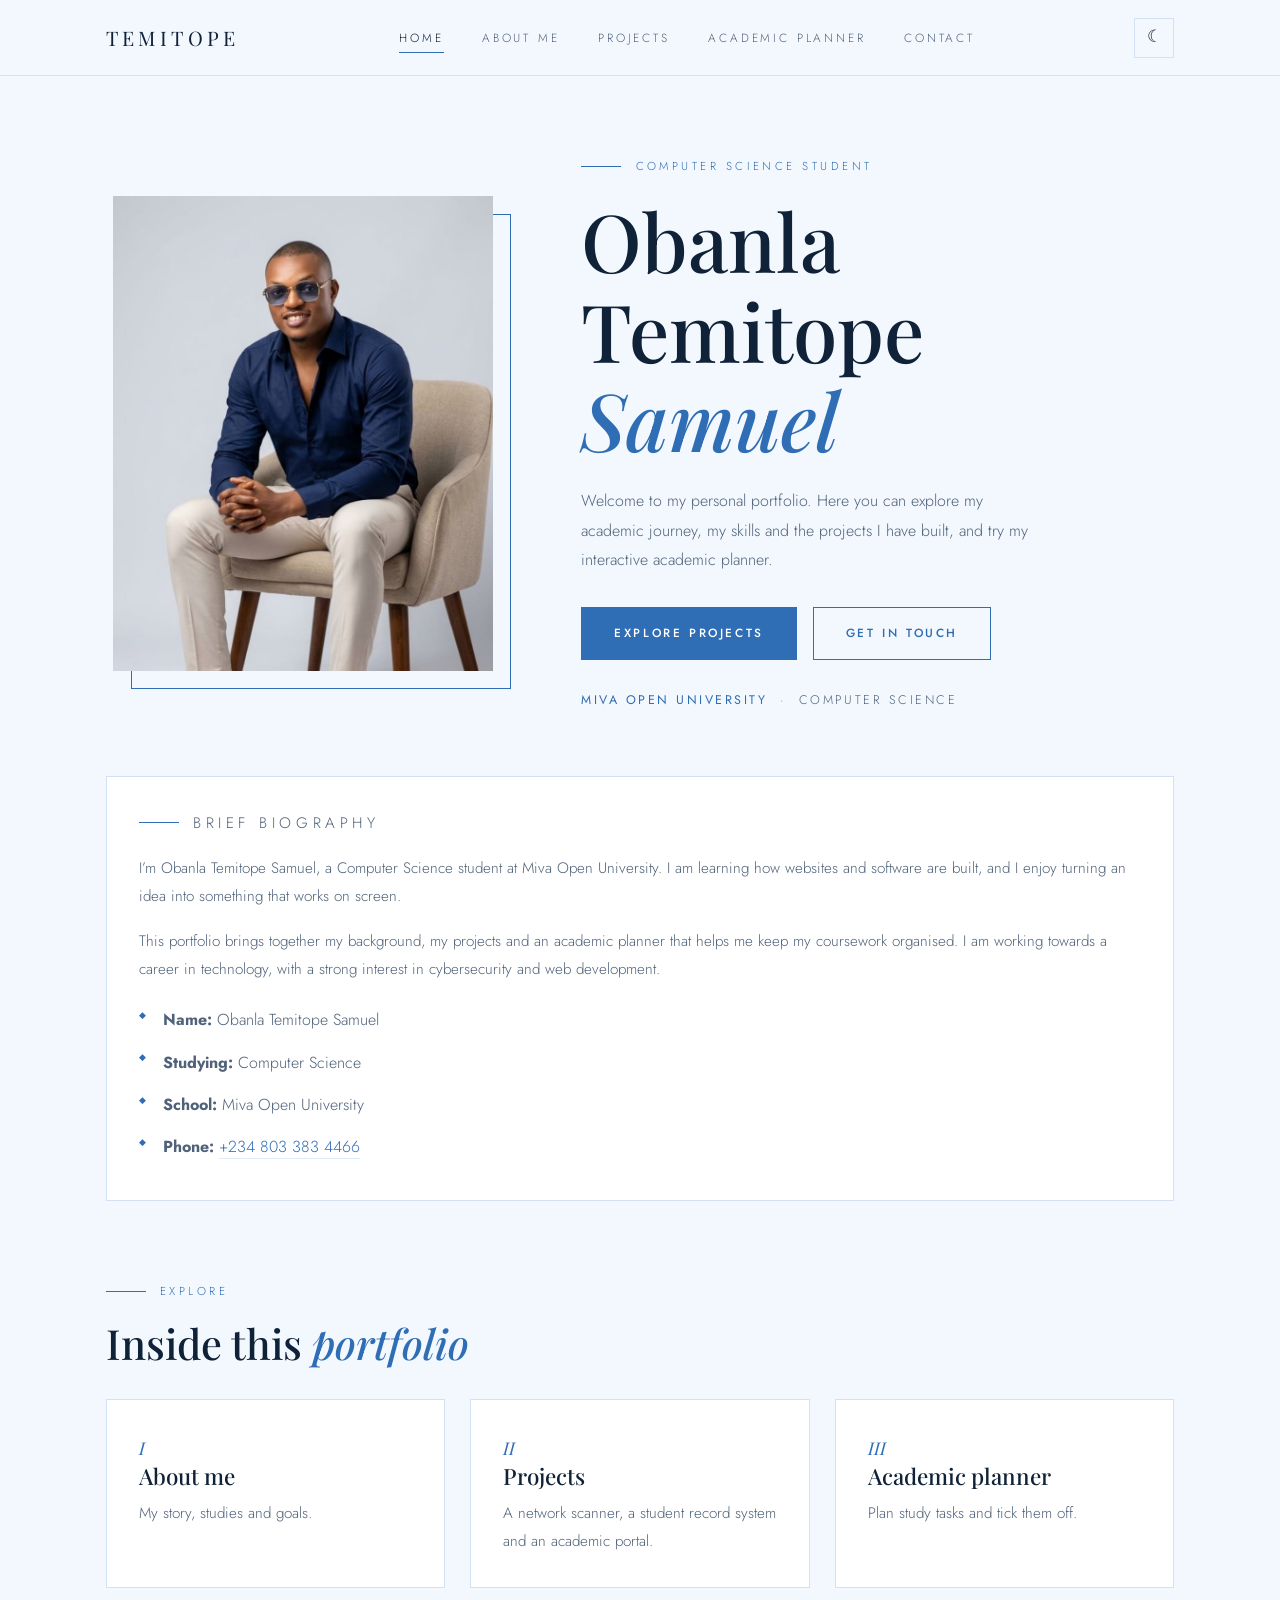
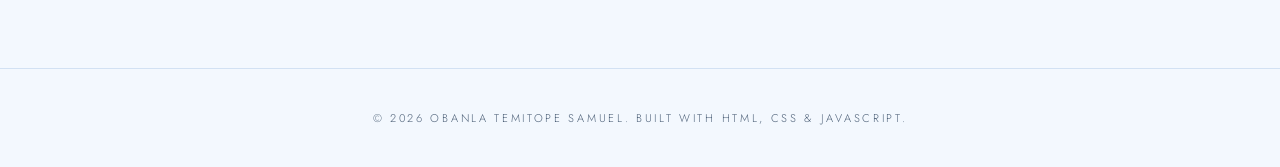
==== index.html @ 8a177ec4 "Add files via upload" ====
<!DOCTYPE html>
<html lang="en">
<head>
<meta charset="UTF-8">
<meta name="viewport" content="width=device-width, initial-scale=1">
<title>Home | Obanla Temitope Samuel</title>
<meta name="description" content="Portfolio of Obanla Temitope Samuel, Computer Science student.">
<link rel="preconnect" href="https://fonts.googleapis.com">
<link rel="preconnect" href="https://fonts.gstatic.com" crossorigin>
<link href="https://fonts.googleapis.com/css2?family=Jost:wght@300;400;500&family=Playfair+Display:ital,wght@0,500;0,600;1,500&display=swap" rel="stylesheet">
<link rel="stylesheet" href="style.css">
<script>try{var t=localStorage.getItem('theme');document.documentElement.dataset.theme=t||'light';}catch(e){}</script>
</head>
<body>
<div class="glow" id="glow" aria-hidden="true"></div>
<header class="site-header">
<div class="bar">
<a class="brand" href="index.html">Temitope</a>
<nav class="nav" aria-label="Main navigation"><ul id="menu"><li><a href="index.html" aria-current="page">Home</a></li><li><a href="about.html">About Me</a></li><li><a href="projects.html">Projects</a></li><li><a href="planner.html">Academic Planner</a></li><li><a href="contact.html">Contact</a></li></ul></nav>
<div class="nav-controls">
<button id="themeToggle" class="theme-btn" type="button" aria-label="Switch to light theme">&#9728;</button>
<button class="menu-btn" id="menuBtn" type="button" aria-label="Toggle menu" aria-expanded="false" aria-controls="menu">&#9776;</button>
</div>
</div>
</header>
<main>
<section class="hero">
<div class="wrap">
<div class="frame"><img src="image.jpg" alt="Portrait of Obanla Temitope Samuel" width="800" height="1000"></div>
<div>
<p class="eyebrow">Computer Science student</p>
<h1>Obanla Temitope <em>Samuel</em></h1>
<p class="intro">Welcome to my personal portfolio. Here you can explore my academic journey, my skills and the projects I have built, and try my interactive academic planner.</p>
<div class="btns"><a class="btn" href="projects.html">Explore projects</a><a class="btn ghost" href="contact.html">Get in touch</a></div>
<p class="sub"><b>Miva Open University</b> &nbsp;&middot;&nbsp; Computer Science</p>
</div>
</div>
</section>
<section style="padding-top:0">
<div class="wrap">
<article class="card">
<p class="eyebrow">Brief biography</p>
<p style="margin-bottom:1rem">I&rsquo;m Obanla Temitope Samuel, a Computer Science student at Miva Open University. I am learning how websites and software are built, and I enjoy turning an idea into something that works on screen.</p>
<p style="margin-bottom:1rem">This portfolio brings together my background, my projects and an academic planner that helps me keep my coursework organised. I am working towards a career in technology, with a strong interest in cybersecurity and web development.</p>
<ul class="clean"><li><b>Name:</b> Obanla Temitope Samuel</li><li><b>Studying:</b> Computer Science</li><li><b>School:</b> Miva Open University</li><li><b>Phone:</b> <a href="tel:+2348033834466">+234 803 383 4466</a></li></ul>
</article>
</div>
</section>
<section style="padding-top:0">
<div class="wrap">
<p class="eyebrow">Explore</p><h2>Inside this <em>portfolio</em></h2>
<div class="grid" style="margin-top:2rem">
<a class="card" href="about.html"><p class="num">I</p><h3>About me</h3><p>My story, studies and goals.</p></a>
<a class="card" href="projects.html"><p class="num">II</p><h3>Projects</h3><p>A network scanner, a student record system and an academic portal.</p></a>
<a class="card" href="planner.html"><p class="num">III</p><h3>Academic planner</h3><p>Plan study tasks and tick them off.</p></a>
</div>
</div>
</section>
</main>
<footer class="site-footer">
<p>&copy; 2026 Obanla Temitope Samuel. Built with HTML, CSS &amp; JavaScript.</p>
</footer>
<script src="script.js"></script>
</body>
</html>
---- style.css ----
:root{--bg:#070707;--card:#0f0f0f;--card2:#161616;--line:#2b2b2b;--ink:#f3f0ea;--muted:#a09c95;--gold:#a9cdf5;--serif:'Playfair Display',Georgia,serif;--sans:'Jost','Helvetica Neue',Arial,sans-serif}
*{box-sizing:border-box;margin:0;padding:0}
html{scroll-behavior:smooth}
body{background:var(--bg);color:var(--ink);font-family:var(--sans);font-size:16px;font-weight:300;line-height:1.85;overflow-x:hidden;position:relative}
h1,h2,h3{font-family:var(--serif);font-weight:500;line-height:1.12;color:#fff}
h1{font-size:clamp(2.7rem,6.5vw,5rem)}h2{font-size:clamp(1.8rem,3.5vw,2.6rem);margin-bottom:.8rem}h3{font-size:1.4rem}
em{font-style:italic;color:var(--gold)}
a{color:var(--gold);text-decoration:none;border-bottom:1px solid rgba(169,205,245,.4)}a:hover{color:#fff;border-color:#fff}
img{max-width:100%;display:block}
:focus-visible{outline:2px solid var(--gold);outline-offset:4px}
.glow{position:fixed;top:0;left:0;width:440px;height:440px;margin:-220px 0 0 -220px;border-radius:50%;pointer-events:none;z-index:0;background:radial-gradient(circle,rgba(255,255,255,.16) 0%,rgba(255,255,255,.06) 40%,transparent 70%);opacity:0;transition:opacity .4s;will-change:transform}
.glow.on{opacity:1}
header,main,footer{position:relative;z-index:1}
.site-header{position:sticky;top:0;z-index:20;background:rgba(7,7,7,.92);backdrop-filter:blur(10px);border-bottom:1px solid var(--line)}
.bar{max-width:1120px;margin:auto;padding:1.1rem 1.6rem;display:flex;align-items:center;justify-content:space-between}
.brand{font-family:var(--serif);font-size:1.25rem;letter-spacing:.22em;text-transform:uppercase;color:#fff;border:none}.brand:hover{color:var(--gold)}
.nav ul{list-style:none;display:flex;gap:2.4rem}
.nav a{border:none;font-size:.74rem;letter-spacing:.24em;text-transform:uppercase;color:var(--muted);padding:.4rem 0;position:relative;transition:color .3s}
.nav a::after{content:"";position:absolute;left:0;bottom:0;width:0;height:1px;background:var(--gold);transition:width .3s}
.nav a:hover{color:#fff}.nav a:hover::after,.nav a[aria-current="page"]::after{width:100%}
.nav a[aria-current="page"]{color:#fff}
.menu-btn{display:none;background:none;border:1px solid var(--line);color:#fff;font-size:1.3rem;padding:.2rem .7rem;cursor:pointer}
.wrap{max-width:1120px;margin:auto;padding:0 1.6rem}
section{padding:5rem 0}
.eyebrow{font-size:.72rem;letter-spacing:.3em;text-transform:uppercase;color:var(--gold);margin-bottom:1.1rem;display:flex;align-items:center;gap:.9rem}
.eyebrow::before{content:"";width:40px;height:1px;background:var(--gold)}
.hero{padding:5rem 0 4rem}
.hero .wrap{display:grid;grid-template-columns:.8fr 1.2fr;gap:5rem;align-items:center}
.frame{position:relative;max-width:380px;margin-inline:auto;width:100%}
.frame::after{content:"";position:absolute;inset:18px -18px -18px 18px;border:1px solid var(--gold);z-index:-1}
.frame img{width:100%;height:auto;aspect-ratio:4/5;object-fit:cover}
.hero .intro{color:var(--muted);max-width:52ch;margin:1.4rem 0}
.sub{font-size:.78rem;letter-spacing:.2em;text-transform:uppercase;color:var(--muted);margin-top:1.8rem}
.sub b{color:var(--gold);font-weight:400}
.btn{display:inline-block;padding:.9rem 2rem;border:1px solid var(--gold);background:var(--gold);color:#000;font-family:var(--sans);font-size:.74rem;font-weight:500;letter-spacing:.22em;text-transform:uppercase;cursor:pointer;transition:background .3s,color .3s,transform .3s}
.btn:hover{background:transparent;color:var(--gold);transform:translateY(-2px);border-color:var(--gold)}
.btn.ghost{background:transparent;color:var(--gold)}.btn.ghost:hover{background:var(--gold);color:#000}
.btns{display:flex;gap:1rem;flex-wrap:wrap;margin-top:2rem}
.quote{border-block:1px solid var(--line);text-align:center;padding:4rem 1.6rem;background:var(--card)}
.quote p{font-family:var(--serif);font-style:italic;font-size:clamp(1.7rem,4vw,2.8rem);color:#fff}
.quote small{display:block;margin-top:1rem;font-size:.7rem;letter-spacing:.3em;text-transform:uppercase;color:var(--muted)}
.grid{display:grid;grid-template-columns:repeat(auto-fit,minmax(250px,1fr));gap:1.6rem}
.card{background:var(--card);border:1px solid var(--line);padding:2rem;transition:border-color .3s,transform .3s}
a.card{display:block;color:var(--ink);border-bottom:1px solid var(--line)}a.card:hover{border-color:var(--gold);transform:translateY(-4px);color:var(--ink)}
.card p{color:var(--muted);font-size:.95rem}.card .num{font-family:var(--serif);font-style:italic;color:var(--gold);font-size:1.1rem}
.page-title{text-align:center;padding:5rem 0 1rem}.page-title .eyebrow{justify-content:center}.page-title .eyebrow::before{display:none}
.page-title p{color:var(--muted);max-width:56ch;margin:1.2rem auto 0}
.rule{width:60px;height:1px;background:var(--gold);margin:1.6rem auto 0}
.page-title+section{padding-top:3rem}
.lead{color:var(--muted);max-width:62ch}
ul.clean{list-style:none}ul.clean li{padding:.4rem 0 .4rem 1.5rem;position:relative;color:var(--muted)}
ul.clean li::before{content:"\25C6";position:absolute;left:0;top:.5rem;font-size:.55rem;color:var(--gold)}
.table-scroll{overflow-x:auto}
table{width:100%;border-collapse:collapse;min-width:480px}
th,td{text-align:left;padding:1rem;border-bottom:1px solid var(--line)}
th{font-size:.7rem;letter-spacing:.22em;text-transform:uppercase;color:var(--gold);font-weight:500}
td{color:var(--muted)}
.tags{display:flex;flex-wrap:wrap;gap:.5rem;margin:.9rem 0}
.tags span{border:1px solid var(--line);color:var(--gold);padding:.05rem .8rem;font-size:.68rem;letter-spacing:.14em;text-transform:uppercase}
.project{padding:0;overflow:hidden;display:flex;flex-direction:column}
.project img{width:100%;height:auto;aspect-ratio:600/340;border-bottom:1px solid var(--line)}
.project .body{padding:1.7rem;display:flex;flex-direction:column;flex:1}
.project .btns{justify-content:flex-start;margin-top:auto;padding-top:.8rem}.project .btn{padding:.65rem 1.3rem}
.note{border:1px solid var(--line);border-left:2px solid var(--gold);padding:1rem 1.4rem;color:var(--muted);font-size:.88rem;margin-top:2.5rem}
audio{width:100%;margin-top:1rem;filter:invert(.92) hue-rotate(180deg)}
input,textarea{font-family:inherit;font-weight:300;font-size:1rem;padding:.85rem 1rem;border:1px solid var(--line);background:#0b0b0b;color:#fff;width:100%;color-scheme:dark}
input:focus,textarea:focus{border-color:var(--gold);outline:none}
::placeholder{color:#6a665f}
.add-task{display:grid;grid-template-columns:1fr auto auto;gap:.7rem}
#taskList{list-style:none;margin-top:1.4rem}
#taskList li{display:flex;align-items:center;gap:1rem;padding:1rem;border:1px solid var(--line);background:var(--card2);margin-bottom:.7rem;animation:pop .3s ease}
#taskList li.done .label{text-decoration:line-through;color:#6a665f}
#taskList input[type=checkbox]{width:20px;height:20px;accent-color:#a9cdf5;flex:none}
.label{flex:1;word-break:break-word}.label small{display:block;color:var(--muted)}
.del{background:none;border:none;color:var(--gold);cursor:pointer;font-family:inherit;padding:.3rem .6rem;text-decoration:underline}.del:hover{color:#fff}
.stats{display:flex;justify-content:space-between;align-items:center;flex-wrap:wrap;gap:.6rem;color:var(--muted);margin-top:.8rem;font-size:.9rem}
#taskList li.empty{display:block;text-align:center;color:var(--muted);border-style:dashed;background:transparent}
@keyframes pop{from{opacity:0;transform:scale(.98)}to{opacity:1;transform:none}}
.contact{display:grid;grid-template-columns:1.2fr .8fr;gap:2rem}
.field{margin-bottom:1.2rem}.field label{display:block;font-size:.7rem;letter-spacing:.2em;text-transform:uppercase;margin-bottom:.45rem;color:var(--gold)}
.error{color:#ff7a8c;font-size:.82rem;min-height:1.2em;margin-top:.25rem}
.field.invalid input,.field.invalid textarea{border-color:#ff7a8c}
#formStatus,#taskMsg{margin-top:1rem;font-weight:500}
.calc{max-width:340px;margin:1.5rem auto;padding:1.2rem}
.calc-screen{background:#000;border:1px solid var(--line);padding:1rem;text-align:right;min-height:86px}
.calc-screen small{display:block;color:var(--muted);min-height:1.4em;font-size:.8rem}.calc-screen output{font-family:var(--serif);font-size:2.2rem;overflow-wrap:anywhere}
.keys{display:grid;grid-template-columns:repeat(4,1fr);gap:.5rem;margin-top:.8rem}
.keys button{min-height:50px;border:1px solid var(--line);background:var(--card2);color:#fff;font-family:var(--sans);font-size:1rem;cursor:pointer;transition:background .2s,color .2s}
.keys button:hover{background:#262626}.keys .op{background:var(--gold);color:#000;border-color:var(--gold)}.keys .op:hover{background:#fff}
#history{list-style:none;margin-top:1rem;color:var(--muted);font-size:.85rem}#history li{padding:.3rem 0;border-bottom:1px solid var(--line)}
.meter{height:5px;background:var(--line);margin:1rem 0 .5rem}.meter span{display:block;height:100%;width:0;background:var(--gold);transition:width .3s,background .3s}
.checks{list-style:none;margin-top:1rem}.checks li{padding:.35rem 0 .35rem 1.8rem;position:relative;color:var(--muted)}
.checks li::before{content:"\25CB";position:absolute;left:0;color:var(--gold)}.checks li.ok{color:#fff}.checks li.ok::before{content:"\25CF"}
.site-footer{border-top:1px solid var(--line);text-align:center;padding:2.4rem 1rem;color:var(--muted);font-size:.7rem;letter-spacing:.24em;text-transform:uppercase}
@media(max-width:820px){
 .menu-btn{display:block}.nav{position:absolute;top:100%;left:0;right:0;background:#070707;border-bottom:1px solid var(--line)}
 .nav ul{display:none;flex-direction:column;gap:.2rem;padding:.8rem 1.6rem 1.2rem}.nav ul.open{display:flex}.nav a{display:block;padding:.7rem 0}
 .hero .wrap,.contact{grid-template-columns:1fr;gap:3rem}.frame{max-width:300px}
 .add-task{grid-template-columns:1fr}section{padding:3.4rem 0}
}
@media(prefers-reduced-motion:reduce){*{animation:none!important;transition:none!important}html{scroll-behavior:auto}.glow{display:none}}

select{font-family:inherit;font-weight:300;font-size:1rem;padding:.85rem 1rem;border:1px solid var(--line);background:#0b0b0b;color:#fff;color-scheme:dark}
select:focus{border-color:var(--gold);outline:none}
details{margin-top:.6rem}summary{cursor:pointer;color:var(--gold);font-size:.74rem;letter-spacing:.18em;text-transform:uppercase}details p{margin-top:.6rem}
.nav-controls{display:flex;align-items:center;gap:.8rem}
.theme-btn{background:none;border:1px solid var(--line);color:#fff;width:40px;height:40px;cursor:pointer;font-size:1.05rem;line-height:1}
.ok{color:#4ade80}.bad{color:#ff7a8c}
.label small.course{display:block;color:var(--gold);font-size:.7rem;letter-spacing:.14em;text-transform:uppercase}
.project-links{display:flex;gap:.7rem;flex-wrap:wrap;margin-top:.4rem}
.card h3+p,.card h3+ul{margin-top:.6rem}
/* light theme */
[data-theme="light"]{--bg:#f3f8fe;--card:#ffffff;--card2:#e9f1fb;--line:#d2e1f3;--ink:#12263f;--muted:#4f6279;--gold:#2f6db5}
[data-theme="light"] h1,[data-theme="light"] h2,[data-theme="light"] h3,[data-theme="light"] .brand,[data-theme="light"] .quote p,[data-theme="light"] .nav a:hover,[data-theme="light"] .nav a[aria-current="page"],[data-theme="light"] .checks li.ok{color:#0f2238}
[data-theme="light"] .site-header,[data-theme="light"] .nav{background:rgba(243,248,254,.95)}
[data-theme="light"] .menu-btn,[data-theme="light"] .theme-btn{color:#0f2238}
[data-theme="light"] .btn{color:#fff}[data-theme="light"] .btn:hover{color:var(--gold)}[data-theme="light"] .btn.ghost{color:var(--gold)}[data-theme="light"] .btn.ghost:hover{color:#fff}
[data-theme="light"] a:hover,[data-theme="light"] .del:hover{color:#0f2238;border-color:#0f2238}
[data-theme="light"] input,[data-theme="light"] textarea,[data-theme="light"] select{background:#fff;color:#0f2238;color-scheme:light}
[data-theme="light"] ::placeholder{color:#8a9bb2}
[data-theme="light"] .glow{background:radial-gradient(circle,rgba(47,109,181,.18) 0%,rgba(47,109,181,.07) 40%,transparent 70%)}
[data-theme="light"] .ok{color:#1a7f3c}[data-theme="light"] .bad{color:#b3261e}[data-theme="light"] .error{color:#b3261e}
[data-theme="light"] #taskList li.done .label{color:#8a9bb2}
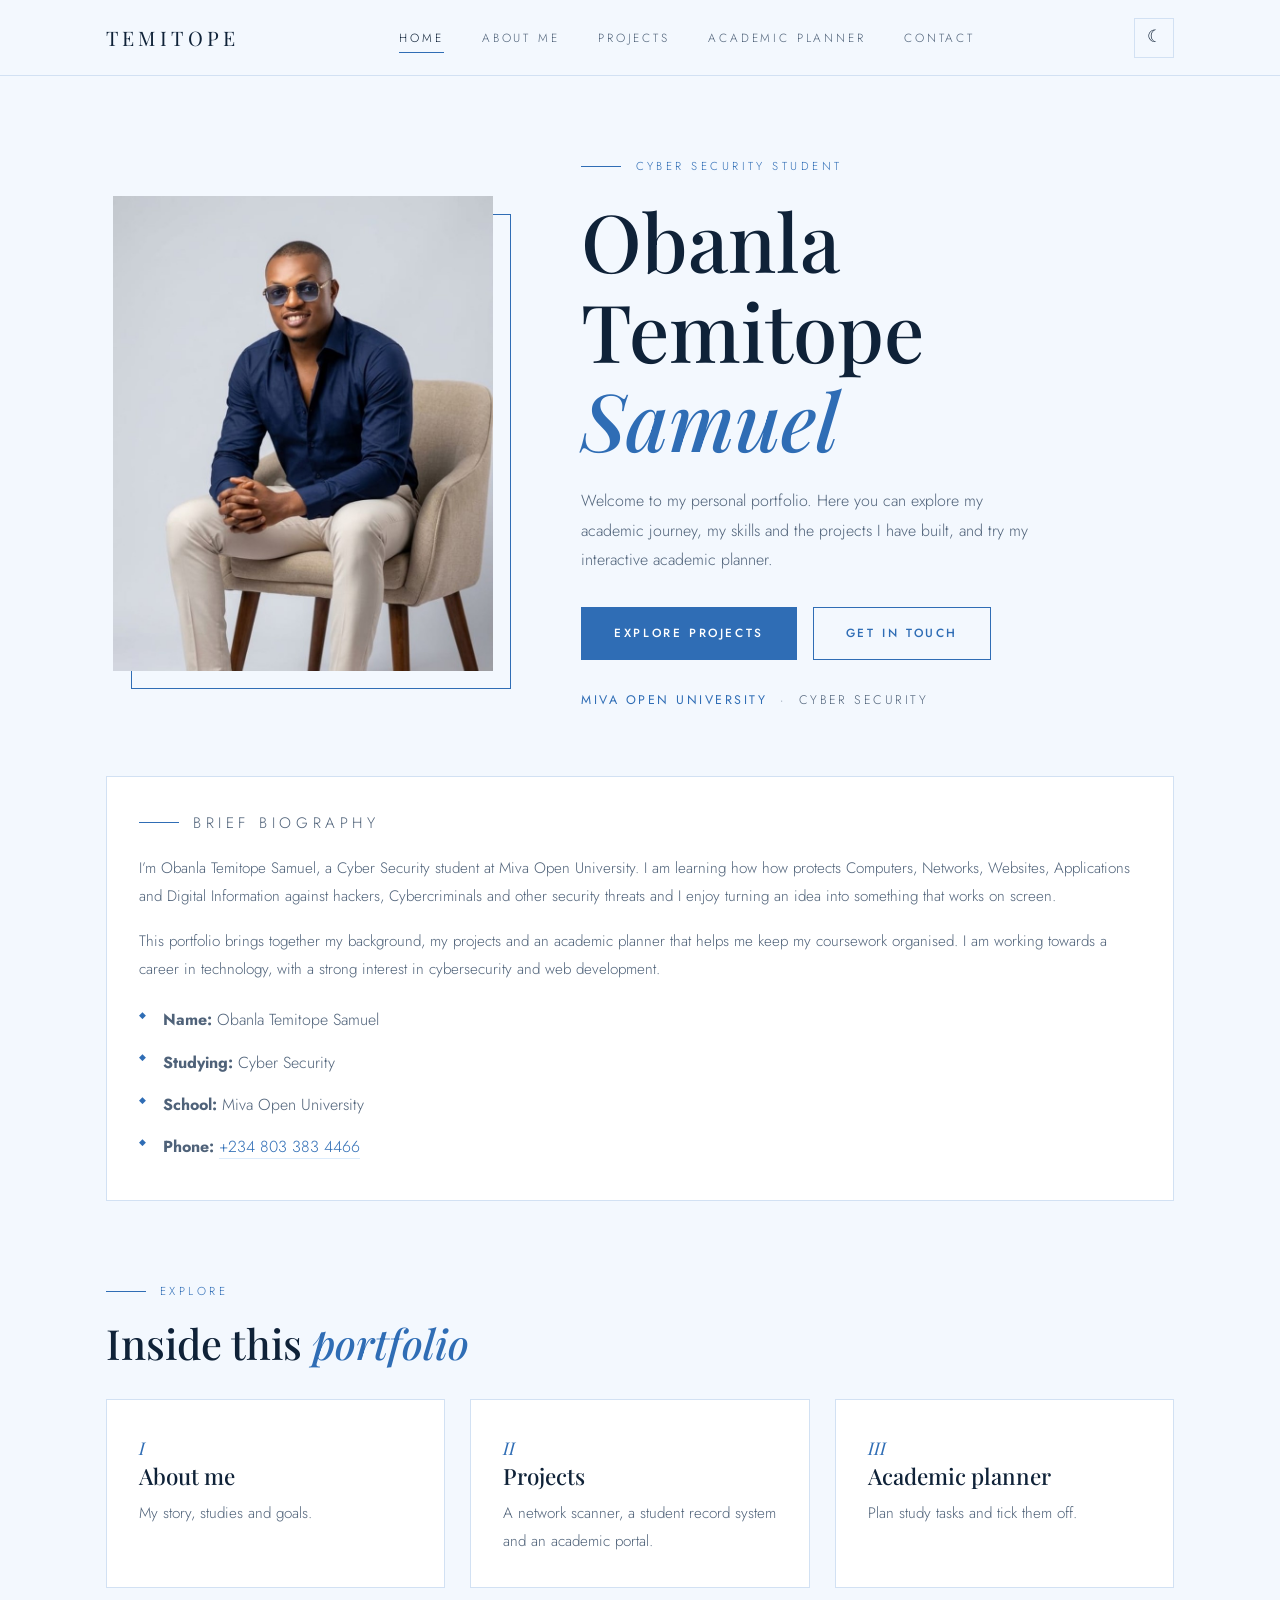
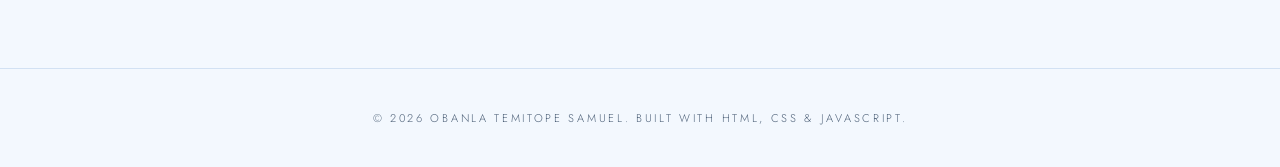
==== commit 92c4a185: "Update student field from Computer Science to Cyber Security" ====
--- a/index.html
+++ b/index.html
@@ -4,7 +4,7 @@
 <meta charset="UTF-8">
 <meta name="viewport" content="width=device-width, initial-scale=1">
 <title>Home | Obanla Temitope Samuel</title>
-<meta name="description" content="Portfolio of Obanla Temitope Samuel, Computer Science student.">
+<meta name="description" content="Portfolio of Obanla Temitope Samuel, Cyber Security student.">
 <link rel="preconnect" href="https://fonts.googleapis.com">
 <link rel="preconnect" href="https://fonts.gstatic.com" crossorigin>
 <link href="https://fonts.googleapis.com/css2?family=Jost:wght@300;400;500&family=Playfair+Display:ital,wght@0,500;0,600;1,500&display=swap" rel="stylesheet">
@@ -28,11 +28,11 @@
 <div class="wrap">
 <div class="frame"><img src="image.jpg" alt="Portrait of Obanla Temitope Samuel" width="800" height="1000"></div>
 <div>
-<p class="eyebrow">Computer Science student</p>
+<p class="eyebrow">Cyber Security student</p>
 <h1>Obanla Temitope <em>Samuel</em></h1>
 <p class="intro">Welcome to my personal portfolio. Here you can explore my academic journey, my skills and the projects I have built, and try my interactive academic planner.</p>
 <div class="btns"><a class="btn" href="projects.html">Explore projects</a><a class="btn ghost" href="contact.html">Get in touch</a></div>
-<p class="sub"><b>Miva Open University</b> &nbsp;&middot;&nbsp; Computer Science</p>
+<p class="sub"><b>Miva Open University</b> &nbsp;&middot;&nbsp; Cyber Security</p>
 </div>
 </div>
 </section>
@@ -40,9 +40,9 @@
 <div class="wrap">
 <article class="card">
 <p class="eyebrow">Brief biography</p>
-<p style="margin-bottom:1rem">I&rsquo;m Obanla Temitope Samuel, a Computer Science student at Miva Open University. I am learning how websites and software are built, and I enjoy turning an idea into something that works on screen.</p>
+<p style="margin-bottom:1rem">I&rsquo;m Obanla Temitope Samuel, a Cyber Security student at Miva Open University. I am learning how how protects Computers, Networks, Websites, Applications and Digital Information against hackers, Cybercriminals and other security threats and I enjoy turning an idea into something that works on screen.</p>
 <p style="margin-bottom:1rem">This portfolio brings together my background, my projects and an academic planner that helps me keep my coursework organised. I am working towards a career in technology, with a strong interest in cybersecurity and web development.</p>
-<ul class="clean"><li><b>Name:</b> Obanla Temitope Samuel</li><li><b>Studying:</b> Computer Science</li><li><b>School:</b> Miva Open University</li><li><b>Phone:</b> <a href="tel:+2348033834466">+234 803 383 4466</a></li></ul>
+<ul class="clean"><li><b>Name:</b> Obanla Temitope Samuel</li><li><b>Studying:</b> Cyber Security</li><li><b>School:</b> Miva Open University</li><li><b>Phone:</b> <a href="tel:+2348033834466">+234 803 383 4466</a></li></ul>
 </article>
 </div>
 </section>
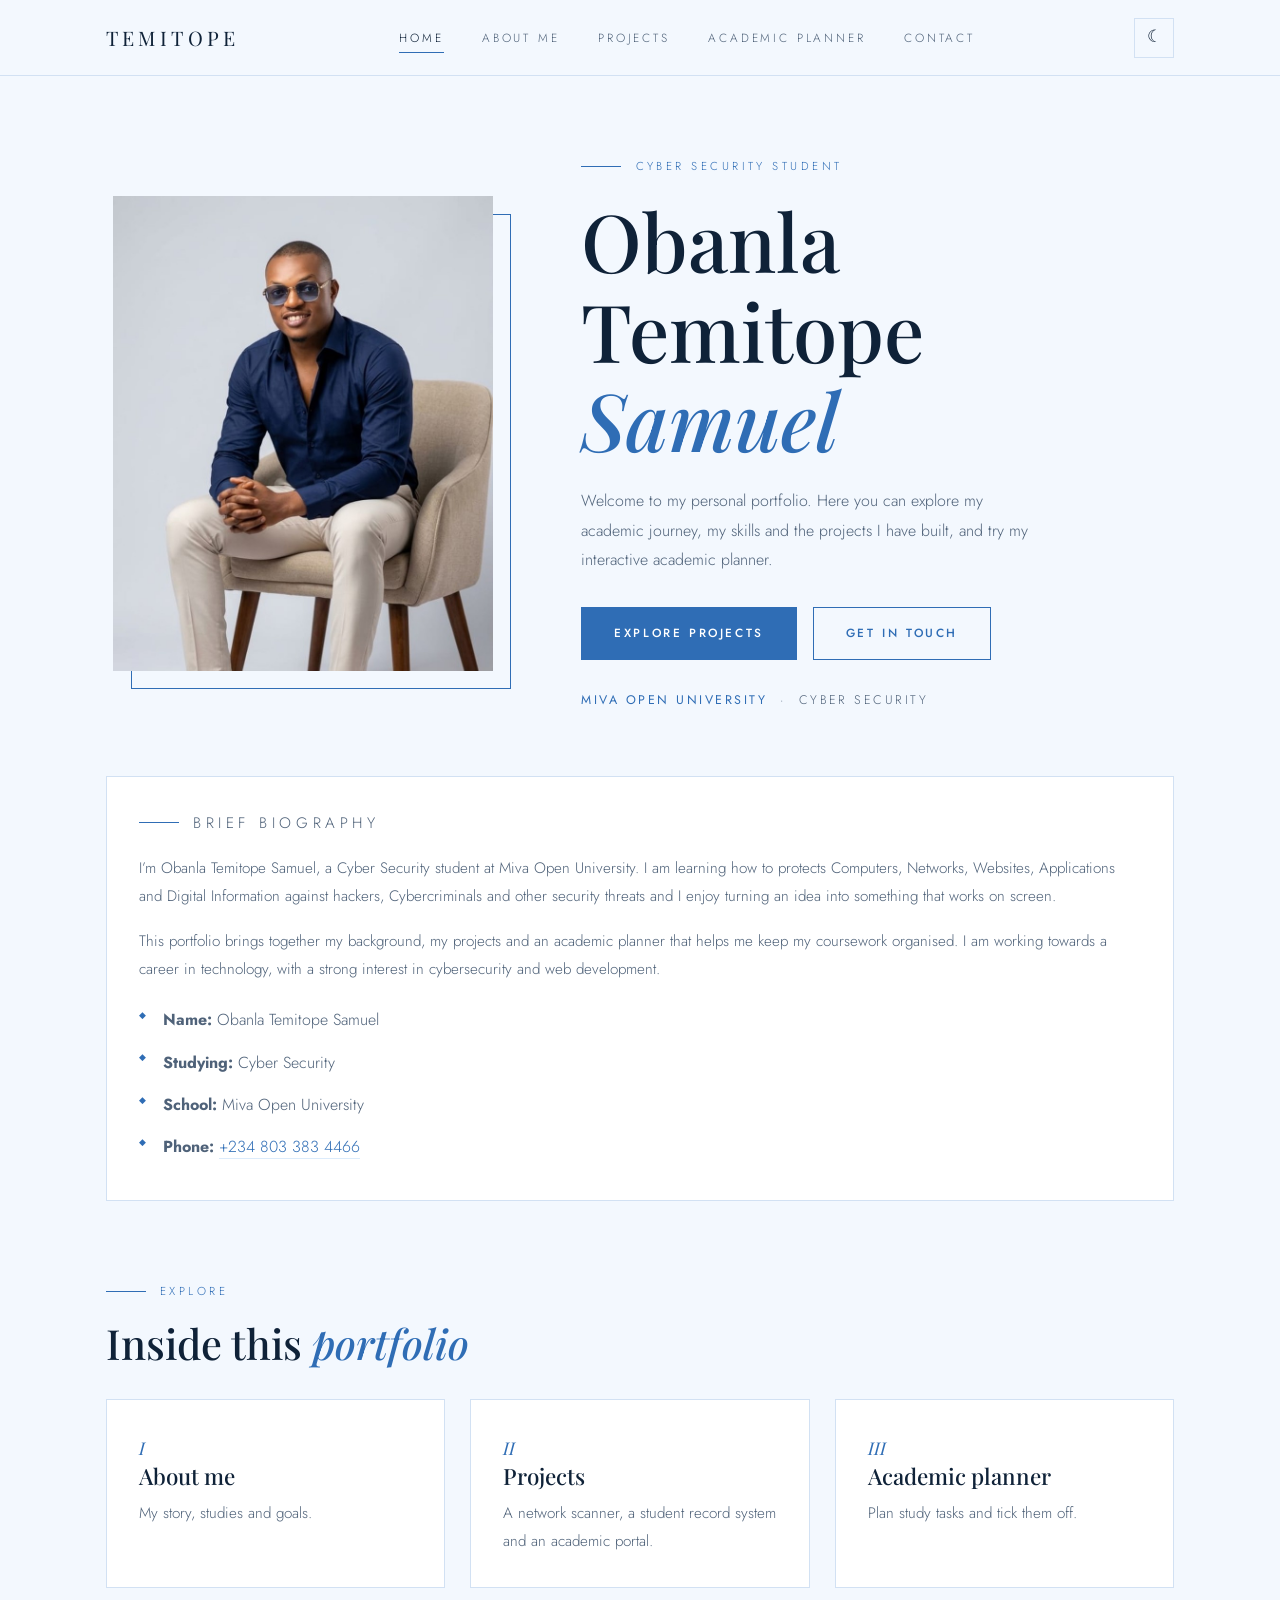
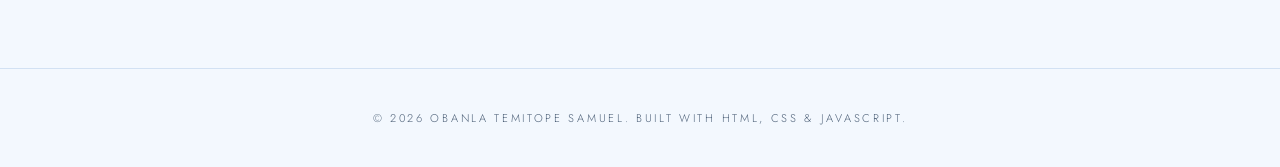
==== commit ea0edde7: "Fix typo in biography section Corrected a typo in the biography paragraph." ====
--- a/index.html
+++ b/index.html
@@ -40,7 +40,7 @@
 <div class="wrap">
 <article class="card">
 <p class="eyebrow">Brief biography</p>
-<p style="margin-bottom:1rem">I&rsquo;m Obanla Temitope Samuel, a Cyber Security student at Miva Open University. I am learning how how protects Computers, Networks, Websites, Applications and Digital Information against hackers, Cybercriminals and other security threats and I enjoy turning an idea into something that works on screen.</p>
+<p style="margin-bottom:1rem">I&rsquo;m Obanla Temitope Samuel, a Cyber Security student at Miva Open University. I am learning how to protects Computers, Networks, Websites, Applications and Digital Information against hackers, Cybercriminals and other security threats and I enjoy turning an idea into something that works on screen.</p>
 <p style="margin-bottom:1rem">This portfolio brings together my background, my projects and an academic planner that helps me keep my coursework organised. I am working towards a career in technology, with a strong interest in cybersecurity and web development.</p>
 <ul class="clean"><li><b>Name:</b> Obanla Temitope Samuel</li><li><b>Studying:</b> Cyber Security</li><li><b>School:</b> Miva Open University</li><li><b>Phone:</b> <a href="tel:+2348033834466">+234 803 383 4466</a></li></ul>
 </article>
